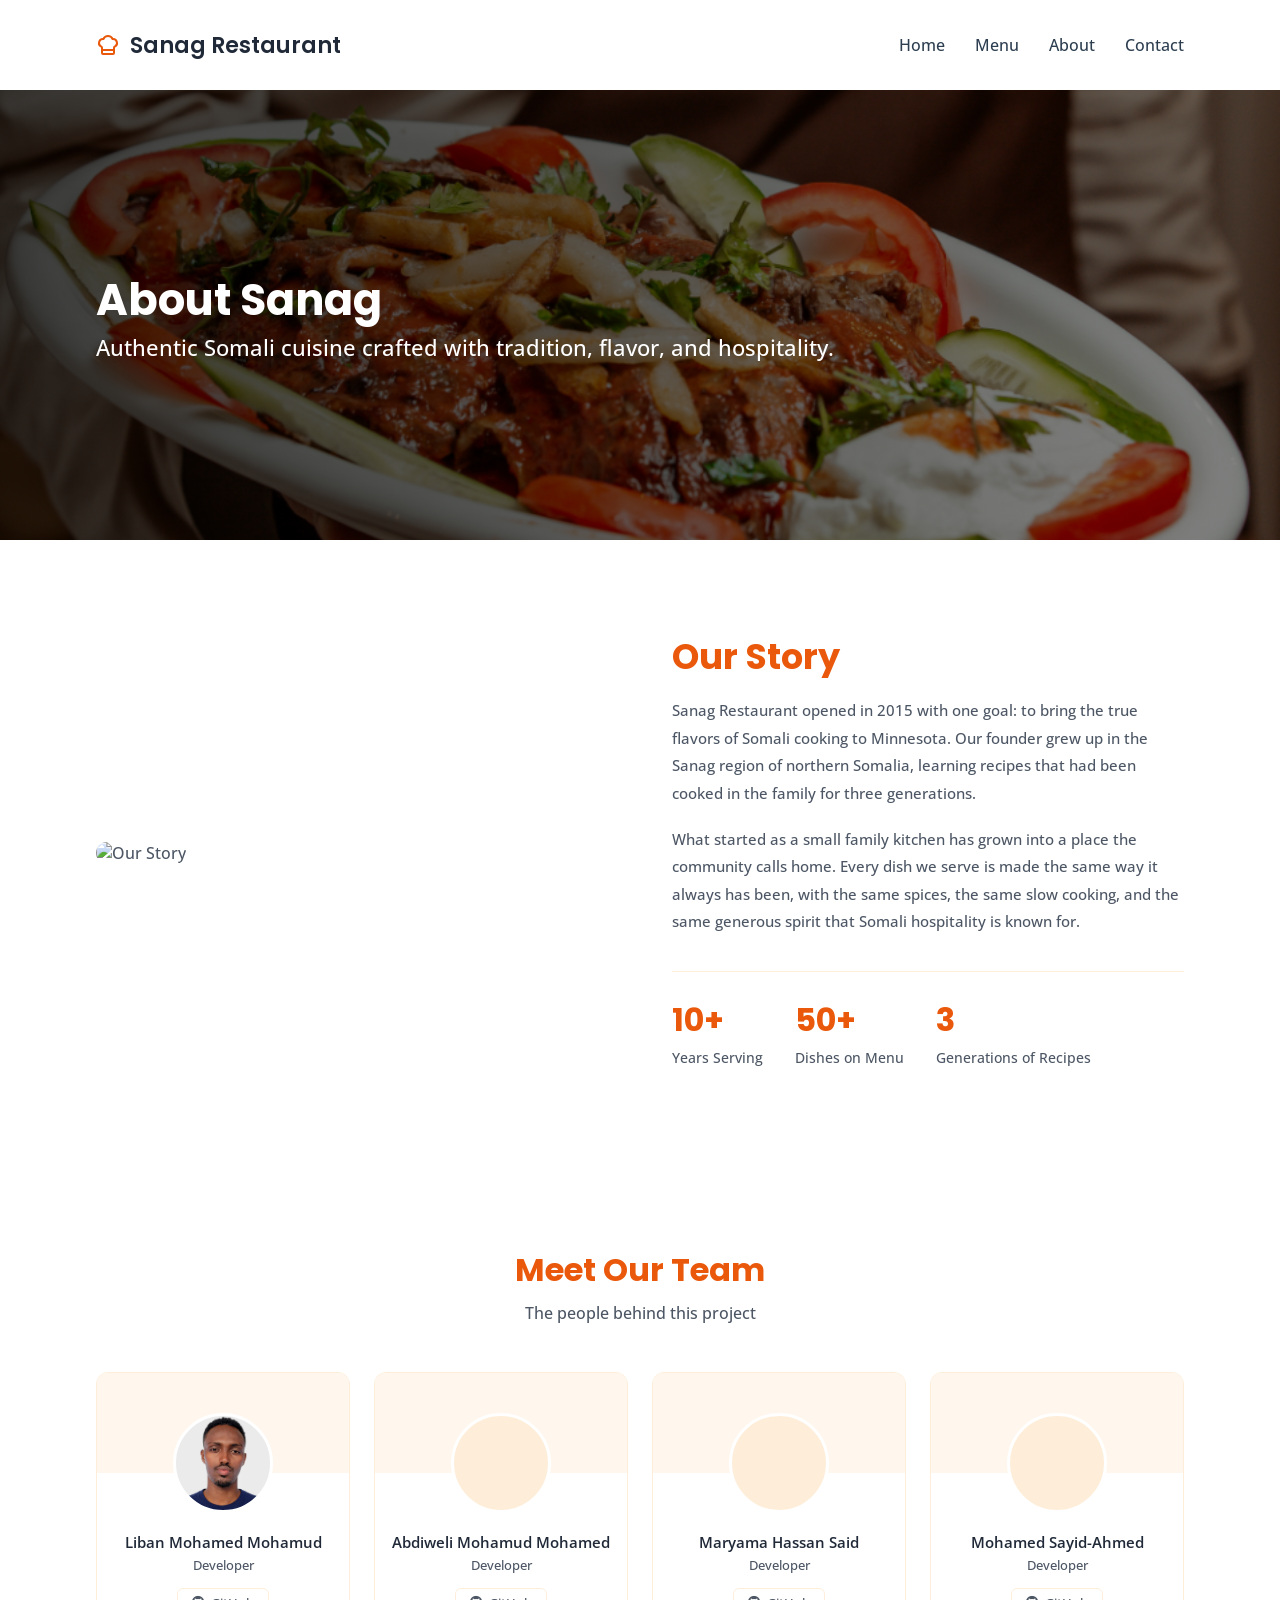
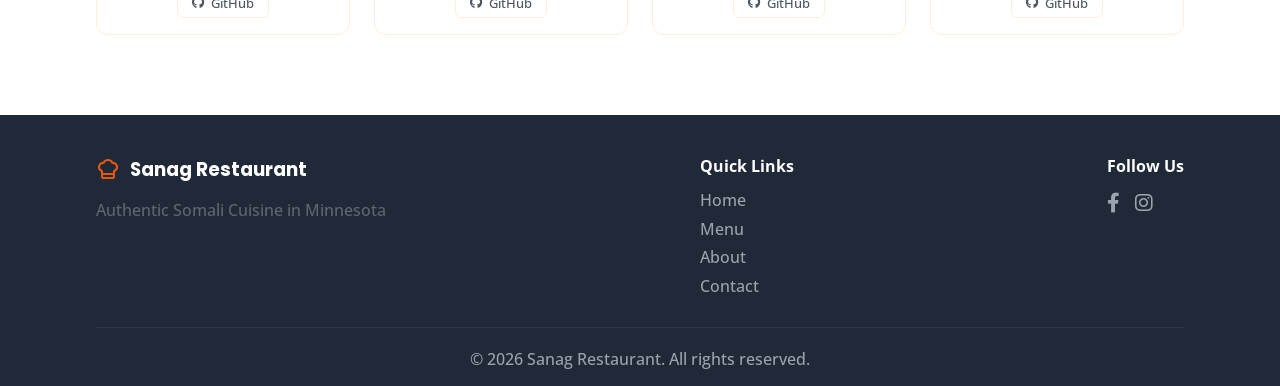
==== about.html @ adc5851d "add about us page" ====
<!doctype html>
<html lang="en">
  <head>
    <meta charset="UTF-8" />
    <meta name="viewport" content="width=device-width, initial-scale=1.0" />
    <title>About Us | Sanag Restaurant</title>
    <link
      href="https://fonts.googleapis.com/css2?family=Poppins:wght@300;400;500;600;700&family=Open+Sans:wght@300;400;500;600&display=swap"
      rel="stylesheet"
    />
    <link
      rel="stylesheet"
      href="https://cdnjs.cloudflare.com/ajax/libs/font-awesome/6.0.0/css/all.min.css"
    />
    <link rel="stylesheet" href="/css/style.css" />
    <script src="https://cdn.jsdelivr.net/npm/axios/dist/axios.min.js"></script>
  </head>
  <body>
    <header id="header">
      <!-- nav -->
      <div class="container">
        <div class="header-nav">
          <div class="logo-area">
            <svg
              xmlns="http://www.w3.org/2000/svg"
              width="24"
              height="24"
              viewBox="0 0 24 24"
              fill="none"
              stroke="currentColor"
              stroke-width="2"
              stroke-linecap="round"
              stroke-linejoin="round"
              class="lucide lucide-chef-hat-icon lucide-chef-hat"
            >
              <path
                d="M17 21a1 1 0 0 0 1-1v-5.35c0-.457.316-.844.727-1.041a4 4 0 0 0-2.134-7.589 5 5 0 0 0-9.186 0 4 4 0 0 0-2.134 7.588c.411.198.727.585.727 1.041V20a1 1 0 0 0 1 1Z"
              />
              <path d="M6 17h12" />
            </svg>
            <h1 class="logo-text">Sanag Restaurant</h1>
          </div>
          <div class="menu-bars">
            <svg
              xmlns="http://www.w3.org/2000/svg"
              width="24"
              height="24"
              viewBox="0 0 24 24"
              fill="none"
              stroke="currentColor"
              stroke-width="2"
              stroke-linecap="round"
              stroke-linejoin="round"
              class="lucide lucide-menu-icon lucide-menu"
              id="menu-bar"
            >
              <path d="M4 5h16" />
              <path d="M4 12h16" />
              <path d="M4 19h16" />
            </svg>
          </div>
          <nav id="nav">
            <ul class="nav-links">
              <li><a class="nav-link" href="index.html">Home</a></li>
              <li><a class="nav-link" href="#menu">Menu</a></li>
              <li><a class="nav-link" href="about.html">About</a></li>
              <li><a class="nav-link" href="contact.html">Contact</a></li>
            </ul>
            <div class="close" id="close">
              <svg
                xmlns="http://www.w3.org/2000/svg"
                width="24"
                height="24"
                viewBox="0 0 24 24"
                fill="none"
                stroke="currentColor"
                stroke-width="2"
                stroke-linecap="round"
                stroke-linejoin="round"
                class="lucide lucide-x-icon lucide-x"
              >
                <path d="M18 6 6 18" />
                <path d="m6 6 12 12" />
              </svg>
            </div>
          </nav>
        </div>
      </div>
    </header>
    <main>
      <section class="about-hero">
        <div class="container">
          <div class="hero-content">
            <h1>About Sanag</h1>
            <p>
              Authentic Somali cuisine crafted with tradition, flavor, and
              hospitality.
            </p>
          </div>
        </div>
      </section>

      <!-- About: Our Story -->
      <section class="about-story">
        <div class="container">
          <div class="about-story-grid">
            <div class="about-story-image">
              <img
                src="https://i.pinimg.com/1200x/0d/d9/6c/0dd96c7abf3e170ebc9688336c55ddf2.jpg"
                alt="Our Story"
              />
            </div>

            <div class="about-story-content">
              <h1>Our Story</h1>
              <p>
                Sanag Restaurant opened in 2015 with one goal: to bring the true
                flavors of Somali cooking to Minnesota. Our founder grew up in
                the Sanag region of northern Somalia, learning recipes that had
                been cooked in the family for three generations.
              </p>
              <p>
                What started as a small family kitchen has grown into a place
                the community calls home. Every dish we serve is made the same
                way it always has been, with the same spices, the same slow
                cooking, and the same generous spirit that Somali hospitality is
                known for.
              </p>
              <div class="about-stats">
                <div class="stat">
                  <h3>10+</h3>
                  <p>Years Serving</p>
                </div>
                <div class="stat">
                  <h3>50+</h3>
                  <p>Dishes on Menu</p>
                </div>
                <div class="stat">
                  <h3>3</h3>
                  <p>Generations of Recipes</p>
                </div>
              </div>
            </div>
          </div>
        </div>
      </section>

      <!-- Meet the Team -->
      <section class="team">
        <div class="container">
          <div class="team-box">
            <h1>Meet Our Team</h1>
            <p>The people behind this project</p>
            <div class="team-grid">
              <!-- Team card-1 -->
              <div class="team-card">
                <div class="team-cover liban-cover">
                  <div class="team-profile liban-profile"></div>
                </div>
                <div class="team-info">
                  <h4 class="name">Liban Mohamed Mohamud</h4>
                  <p>Developer</p>
                  <a href="https://github.com/libanyousof" target="_blank">
                    <i class="fab fa-github"></i> GitHub
                  </a>
                </div>
              </div>
              <!-- Team card-2 -->
              <div class="team-card">
                <div class="team-cover abdiweli-cover">
                  <div class="team-profile abdiweli-profile"></div>
                </div>
                <div class="team-info">
                  <h4 class="name">Abdiweli Mohamud Mohamed</h4>
                  <p>Developer</p>
                  <a href="https://github.com/Abdiwelijobless" target="_blank">
                    <i class="fab fa-github"></i> GitHub
                  </a>
                </div>
              </div>
              <!-- Team card-3 -->
              <div class="team-card">
                <div class="team-cover maryama-cover">
                  <div class="team-profile maryama-profile"></div>
                </div>
                <div class="team-info">
                  <h4 class="name">Maryama Hassan Said</h4>
                  <p>Developer</p>
                  <a
                    href="https://github.com/maryamahassan6020-ship-it"
                    target="_blank"
                  >
                    <i class="fab fa-github"></i> GitHub
                  </a>
                </div>
              </div>
              <!-- Team card-4 -->
              <div class="team-card">
                <div class="team-cover moha-cover">
                  <div class="team-profile moha-profile"></div>
                </div>
                <div class="team-info">
                  <h4 class="name">Mohamed Sayid-Ahmed</h4>
                  <p>Developer</p>
                  <a href="https://github.com/Moha-deek" target="_blank">
                    <i class="fab fa-github"></i> GitHub
                  </a>
                </div>
              </div>
            </div>
          </div>
        </div>
      </section>
    </main>
    <footer class="main-footer">
      <div class="container">
        <div class="footer-container">
          <div class="footer-col">
            <div class="footer-logo">
              <svg
                xmlns="http://www.w3.org/2000/svg"
                width="24"
                height="24"
                viewBox="0 0 24 24"
                fill="none"
                stroke="currentColor"
                stroke-width="2"
                stroke-linecap="round"
                stroke-linejoin="round"
                class="lucide lucide-chef-hat-icon lucide-chef-hat"
              >
                <path
                  d="M17 21a1 1 0 0 0 1-1v-5.35c0-.457.316-.844.727-1.041a4 4 0 0 0-2.134-7.589 5 5 0 0 0-9.186 0 4 4 0 0 0-2.134 7.588c.411.198.727.585.727 1.041V20a1 1 0 0 0 1 1Z"
                />
                <path d="M6 17h12" />
              </svg>
              <h3>Sanag Restaurant</h3>
            </div>
            <p>Authentic Somali Cuisine in Minnesota</p>
          </div>

          <div class="footer-col">
            <h4>Quick Links</h4>
            <ul>
              <li><a href="index.html">Home</a></li>
              <li><a href="#menu">Menu</a></li>
              <li><a href="about.html">About</a></li>
              <li><a href="#">Contact</a></li>
            </ul>
          </div>

          <div class="footer-col">
            <h4>Follow Us</h4>
            <div class="social-icons">
              <a href="#"><i class="fa-brands fa-facebook-f"></i></a>
              <a href="#"><i class="fab fa-instagram"></i></a>
            </div>
          </div>
        </div>

        <div class="footer-bottom">
          <p>&copy; 2026 Sanag Restaurant. All rights reserved.</p>
        </div>
      </div>
    </footer>
    <script src="/js/main.js"></script>
  </body>
</html>
---- css/style.css ----
* {
  padding: 0%;
  margin: 0%;
  box-sizing: border-box;
}
:root {
  --primary: #ea580b;
  --dark: #202938;

  --text-main: #020202;
  --text-muted: #4c5664;

  --bg: #ffffff;
  --bg-soft: #fff7ee;

  --border: #feeed9;
}

body {
  font-family: "Open Sans", sans-serif;
  color: var(--text-muted);
  font-size: 16px;
  font-weight: 500;
}

h1,
h2,
h3 {
  font-family: "Poppins", sans-serif;
}
/* Add each section to this div with .container class to balance page margin */
.container {
  width: 85%;
  margin: auto;
}
/*  */
.section-header-title {
  color: var(--primary);
}

/* nav */
header {
  background-color: var(--bg);
  width: 100%;
  height: 10vh;
  display: flex;
  align-items: center;
}
.logo-area {
  display: flex;
  align-items: center;
  gap: 10px;
  cursor: pointer;
}
.logo-area h1 {
  color: var(--dark);
}
.logo-area svg {
  font-size: 24px;
  font-weight: 600;
  color: var(--primary);
}
.logo-text {
  font-size: 22px;
  font-weight: 600;
  color: var(--primary);
}
.header-nav {
  display: flex;
  justify-content: space-between;
  align-items: center;
}
.nav-links {
  display: flex;
  list-style: none;
  margin: 0;
  padding: 0;
  gap: 30px;
}
.nav-links a {
  text-decoration: none;
  color: #2c3e50;
  font-weight: 500;
  transition: 0.3s;
}
.nav-links a:hover {
  color: #e67e22;
}

.menu-bars,
.close {
  display: none;
  font-size: 1.2rem;
}
.hero {
  width: 100%;
  height: 85vh;
  background:
    linear-gradient(to right, rgba(0, 0, 0, 0.753), rgba(0, 0, 0, 0.474)),
    url("/images/home-hero-cover.png");
  background-size: cover;
  background-position: top bottom;
  background-repeat: no-repeat;
  display: flex;
  align-items: center;
  justify-content: flex-start;
  color: white;
}
.hero-content h1 {
  font-size: 2.7rem;
}
.hero-content p {
  font-size: 1.4rem;
}
.btn {
  padding: 8px 20px;
  background-color: var(--primary);
  color: white;
  text-decoration: none;
  border-radius: 5px;
  display: inline-block;
  margin-top: 20px;
  transition: all 0.3s ease;
}
.btn:hover {
  opacity: 0.9;
  transform: translateY(-1px);
}
/*  */
.section-header-title {
  color: var(--primary);
}

/* ###################################### */
/* Our Culinary section */
.culinary-sec {
  width: 100%;
  height: auto;
  padding: 5% 0%;
}
.culinary-box {
  display: flex;
  flex-direction: column;
  gap: 3rem;
}
.section-header {
  text-align: center;
}
.section-header-desc {
  margin-top: 5px;
}
.culinary-cards {
  display: grid;
  grid-template-columns: repeat(3, 1fr);
  gap: 1.5rem;
}
.culinary-card {
  border-radius: 12px;
  box-shadow: 0 4px 12px rgba(0, 0, 0, 0.08);
}
.culinary-card-cover {
  height: 300px;
  /* background-color: #020202; */
  background-position: center;
  background-size: cover;
  background-repeat: no-repeat;
  border-radius: 12px 12px 0px 0px;
}
.culinary-card-content {
  padding: 20px;
}
.culinary-card-content-title {
  color: var(--text-main);
  /* font-size: medium; */
  margin-bottom: 5px;
  text-transform: capitalize;
}

.cv1 {
  background-image: url("https://foodish-api.com/images/dosa/dosa1.jpg");
}
.cv2 {
  background-image: url("https://foodish-api.com/images/dosa/dosa70.jpg");
}
.cv3 {
  background-image: url("https://foodish-api.com/images/dosa/dosa16.jpg");
}

.cv4 {
  background-image: url("https://foodish-api.com/images/dosa/dosa27.jpg");
}
.cv5 {
  background-image: url("https://foodish-api.com/images/dosa/dosa32.jpg");
}
.cv6 {
  background-image: url("https://foodish-api.com/images/dosa/dosa10.jpg");
}

/* ############################################################## */

/* Our Menu */
.menu-section {
  width: 100%;
  text-align: center;
  padding-top: 3%;
  padding-bottom: 10%;
}

.menu-section h2 {
  color: var(--primary);
  font-size: 32px;
  margin-bottom: 5px;
}

.subtitle {
  color: var(--text-muted);
  margin-bottom: 40px;
}

.menu-container {
  display: grid;
  grid-template-columns: repeat(3, 1fr);
  gap: 1.5rem;
}

.menu-card {
  background: var(--bg);
  padding: 20px;
  border-radius: 10px;
  box-shadow: 0 4px 10px rgba(0, 0, 0, 0.1);
  border: 1.3px solid var(--border);
  text-align: left;
}

.menu-card h3 {
  color: var(--primary);
  margin-bottom: 15px;
}

.menu-card ul {
  list-style: none;
  padding: 0;
}

.menu-card li {
  margin-bottom: 15px;
  border-bottom: 1px solid var(--border);
  padding-bottom: 10px;
}
.menu-card li:last-child {
  border: none;
}
.item-name {
  font-weight: bold;
  color: var(--text-main);
}

.item-price {
  float: right;
  color: var(--primary);
  font-weight: 600;
}

.item-desc {
  font-size: 14px;
  color: var(--text-muted);
  margin-top: 5px;
}

/* ############################################################## */
.story {
  width: 100%;
  background: var(--bg);
  padding: 5% 0%;
}

.story-container {
  display: grid;
  grid-template-columns: repeat(2, 1fr);
  gap: 1.5rem;
  align-items: center;
}

.story-image img {
  height: 360px;
  object-fit: cover;
  border-radius: 12px;
}

.story-text {
  width: fit-content;
  height: fit-content;
  background: #ffffff;
  padding: 30px;
  border-radius: 12px;
  max-width: 520px;
  box-shadow: 0 4px 12px rgba(0, 0, 0, 0.08);
}

.story-text h2 {
  color: var(--primary);
  margin-bottom: 15px;
  font-size: 28px;
}

.story-text p {
  color: var(--text-muted);
  font-size: 0.84rem;
  line-height: 1.6;
}

.visit {
  width: 100%;
  background: var(--bg-soft);
  text-align: center;
  padding: 5% 0%;
}

.visit h2 {
  color: #ea580b;
  font-size: 28px;
  margin-bottom: 10px;
}

.visit p {
  color: #4c5664;
  margin-bottom: 60px;
}

.visit-container {
  display: grid;
  grid-template-columns: repeat(3, 1fr);
  gap: 1.5rem;
}

.visit-card {
  background: white;
  padding: 30px;
  border-radius: 12px;
  text-align: left;
  box-shadow: 0 4px 10px rgba(0, 0, 0, 0.08);
  border: 2px solid var(--border);
}

.visit-card h3 {
  margin-bottom: 10px;
  font-size: 18px;
  display: flex;
  align-items: center;
  gap: 0.5rem;
  color: var(--text-main);
}
.visit-card h3 svg {
  color: var(--primary);
}
.visit-card p {
  margin: 5px 0;
  color: #4c5664;
}
/* ############################################################## */

/* footer */

footer {
  width: 100%;
  background-color: var(--dark);
  color: white;
  padding: 1rem 0rem;
}

.footer-container {
  display: flex;
  justify-content: space-between;
  gap: 20px;
  padding-top: 1.5rem;
}

.footer-logo {
  display: flex;
  align-items: center;
  gap: 10px;
  margin-bottom: 15px;
}

.footer-logo svg {
  color: var(--primary);
  font-size: 24px;
}
.footer-col ul {
  display: flex;
  flex-direction: column;
  gap: 0.4rem;
  list-style: none;
  margin-top: 0.8rem;
}
.footer-col ul li a {
  color: #9ca3af;
  text-decoration: none;
}
.footer-col ul li a:hover {
  color: var(--primary);
}
.footer-col p {
  color: #9ca3af;
  opacity: 0.5;
}
.social-icons {
  display: flex;
  gap: 15px;
  margin-top: 0.8rem;
}
.social-icons a {
  color: #9ca3af;
  font-size: 20px;
  transition: 0.3s;
}

.social-icons a:hover {
  color: var(--primary);
}

.footer-bottom {
  text-align: center;
  margin-top: 30px;
  border-top: 1px solid #2d3748;
  padding-top: 20px;
  color: #9ca3af;
}

/* 
==================================================
About Page
==================================================
*/
.about-hero {
  width: 100%;
  height: 50vh;
  background:
    linear-gradient(to right, rgba(0, 0, 0, 0.753), rgba(0, 0, 0, 0.474)),
    url("/images/about-hero-cover.jpg");
  background-size: cover;
  background-position: center center;
  background-repeat: no-repeat;
  display: flex;
  align-items: center;
  justify-content: flex-start;
  color: white;
}

/* About Story */
.about-story {
  padding: 6rem 0;
  background: var(--bg);
}

.about-story-grid {
  display: grid;
  grid-template-columns: 1fr 1fr;
  gap: 4rem;
  align-items: center;
}

.about-story-image img {
  width: 100%;
  height: 480px;
  object-fit: cover;
  border-radius: 16px;
}

.about-story-content {
  display: flex;
  flex-direction: column;
  gap: 1.2rem;
}

.about-story-content h1 {
  font-size: 2.2rem;
  color: var(--primary);
  line-height: 1.2;
}

.about-story-content p {
  color: var(--text-muted);
  line-height: 1.8;
  font-size: 0.95rem;
}

.about-stats {
  display: flex;
  gap: 2rem;
  margin-top: 1rem;
  padding-top: 1.5rem;
  border-top: 1px solid var(--border);
}

.stat h3 {
  font-size: 2rem;
  color: var(--primary);
  font-weight: 700;
}

.stat p {
  font-size: 0.85rem;
  color: var(--text-muted);
  margin-top: 2px;
}

/* Team */
.team {
  padding: 5rem 0;
  background: var(--bg);
}

.team-box {
  display: flex;
  flex-direction: column;
  align-items: center;
  gap: 0.5rem;
}

.team-box h1 {
  font-size: 2rem;
  color: var(--primary);
}

.team-box > p {
  color: var(--text-muted);
  margin-bottom: 2rem;
}

.team-grid {
  display: grid;
  grid-template-columns: repeat(4, 1fr);
  gap: 1.5rem;
  width: 100%;
  margin-top: 0.5rem;
}

.team-card {
  height: auto;
  border: 1px solid var(--border);
  border-radius: 12px;
  overflow: hidden;
  text-align: center;
}

.team-cover {
  height: 100px;
  background: var(--bg-soft);
  background-size: cover;
  background-position: center;
  background-repeat: no-repeat;
  padding: 2rem 0 1rem;
  display: flex;
  justify-content: center;
  position: relative;
}
.liban-cover {
  background-image: url("https://t3.ftcdn.net/jpg/13/50/72/10/240_F_1350721044_F0LOcb4TeeVNIQbxWKTTRJmTAgRvRSK8.jpg");
}
.abdiweli-cover {
  background-image: url("https://encrypted-tbn0.gstatic.com/images?q=tbn:ANd9GcQYimrauT6Z914b1cC_W9csXrV1ETelMiynDuossAGMepcFXJ6cTn1auMY&s");
}
.maryama-cover {
  background-image: url("https://i.pinimg.com/736x/fb/26/c7/fb26c7cfac77d8a4d018b397bb7f6c99.jpg");
}
.moha-cover {
  background-image: url("https://images.rawpixel.com/image_800/cHJpdmF0ZS9sci9pbWFnZXMvd2Vic2l0ZS8yMDI0LTAzL3Jhd3BpeGVsb2ZmaWNlMjFfYV9taW5pbWFsX2FuZF9sZXNzX2RldGFpbF9pbGx1c3RyYXRpb25fb2Zfd29ya19jNGQzYzQyYi05ODRiLTRhZjYtOTM1ZS1lNDczZDJjN2Y0NjAuanBn.jpg");
}
.team-profile {
  width: 100px;
  height: 100px;
  border-radius: 50%;
  background: var(--border);
  background-size: cover;
  background-position: center 30%;
  position: absolute;
  bottom: -40px;
  left: 50%;
  transform: translateX(-50%);
  border: 3px solid white;
}
.liban-profile {
  background-image: url("/images/liban.jpeg");
}
.abdiweli-profile {
  background-image: url("https://avatars.githubusercontent.com/u/80151905?v=4");
}
.maryama-profile {
  background-image: url("https://plus.gabischool.com/assets/uploads/students/698393929f956.jpeg");
}
.moha-profile {
  background-image: url("https://plus.gabischool.com/assets/uploads/students/697e687913dc4.jpeg");
}
.team-info {
  padding: 1rem;
  display: flex;
  flex-direction: column;
  align-items: center;
  gap: 4px;
  margin-top: 17%;
}

.team-info .name {
  font-size: 15px;
  color: var(--dark);
  font-weight: 600;
}

.team-info p {
  font-size: 13px;
  color: var(--text-muted);
}

.team-info a {
  display: inline-flex;
  align-items: center;
  gap: 6px;
  margin-top: 0.6rem;
  font-size: 13px;
  color: var(--text-muted);
  text-decoration: none;
  border: 1px solid var(--border);
  border-radius: 6px;
  padding: 5px 14px;
  transition: 0.3s;
}

.team-info a:hover {
  color: var(--primary);
  border-color: var(--primary);
}

/* Responsive */
/* Responsive */

/* Tablet */
@media only screen and (min-width: 768px) and (max-width: 1023px) {
  /* header */
  header {
    height: 7vh;
  }

  /* hero */
  .hero {
    height: 40vh;
  }
  .culinary-cards {
    grid-template-columns: repeat(2, 1fr);
  }

  /* story */
  .story-container {
    display: grid;
    grid-template-columns: 2fr;
  }
  .story-image img {
    width: 100%;
    height: auto;
  }
  .story-text {
    width: 100%;
    max-width: 100%;
  }

  /* About page */
  .team-grid {
    grid-template-columns: repeat(2, 1fr);
  }
}
/* Smartphones */
@media only screen and (max-width: 767px) {
  /* header */
  .container {
    width: 85%;
  }
  body {
    position: relative;
  }
  @keyframes slideIn {
    from {
      transform: translateX(100%);
    }
    to {
      transform: translateX(0);
    }
  }
  nav {
    display: none;
    position: fixed;
    width: 80%;
    height: 100vh;
    background-color: var(--dark);
    top: 0%;
    right: 0%;
    box-shadow: horizontal vertical blur color;
    box-shadow: -10px 0 20px rgba(0, 0, 0, 0.2);
    animation: slideIn 0.3s ease;
  }
  .nav-links {
    display: flex;
    flex-direction: column;
    gap: 0;
    padding: 2rem 0rem;
    position: absolute;
    top: 8%;
    width: 100%;
  }
  .nav-links li {
    display: flex;
    align-items: center;
    border-bottom: 1px solid #2d3748;
    padding: 1.5rem 2rem;
    margin: 0%;
  }
  .nav-links li:last-child {
    border-bottom: none;
  }
  .nav-links li a {
    color: #fff;
    font-size: 1.5rem;
    margin: 0%;
    padding: 0%;
  }
  .menu-bars {
    display: block;
  }
  .close {
    display: block;
    position: absolute;
    top: 6%;
    right: 6%;
    color: #fff;
  }
  .close svg {
    width: 32px;
    height: 32px;
  }
  /* hero */
  .hero {
    height: 60vh;
  }
  .hero-content h1 {
    font-size: 2.4rem;
  }

  /* Culinary */
  .culinary-sec {
    padding-top: 4rem;
  }
  .culinary-cards {
    grid-template-columns: 1fr;
  }

  /* menu */
  .menu-section {
    padding: 4rem 0rem;
  }
  .menu-container {
    display: grid;
    grid-template-columns: 1fr;
  }

  /* story */
  .story {
    padding-bottom: 4rem;
  }
  .story-container {
    display: grid;
    grid-template-columns: 1fr;
  }
  .story-image img {
    width: 100%;
    height: auto;
  }

  /* visit us */
  .visit {
    padding-top: 2rem;
    padding-bottom: 4rem;
  }
  .visit-container {
    display: grid;
    grid-template-columns: 1fr;
  }

  /* footer */
  .footer-container {
    display: grid;
    grid-template-columns: 1fr;
  }
  .footer-bottom p {
    font-size: 0.9rem;
  }

  /* 
  ===============================
  About Us Page
  ===============================
  */
  .about-story-grid {
    grid-template-columns: 1fr;
    gap: 2rem;
  }

  .about-story-image img {
    height: 280px;
  }

  .about-story-content h1 {
    font-size: 1.7rem;
  }

  .about-stats {
    gap: 1.2rem;
  }

  .team-grid {
    grid-template-columns: 1fr;
  }
}
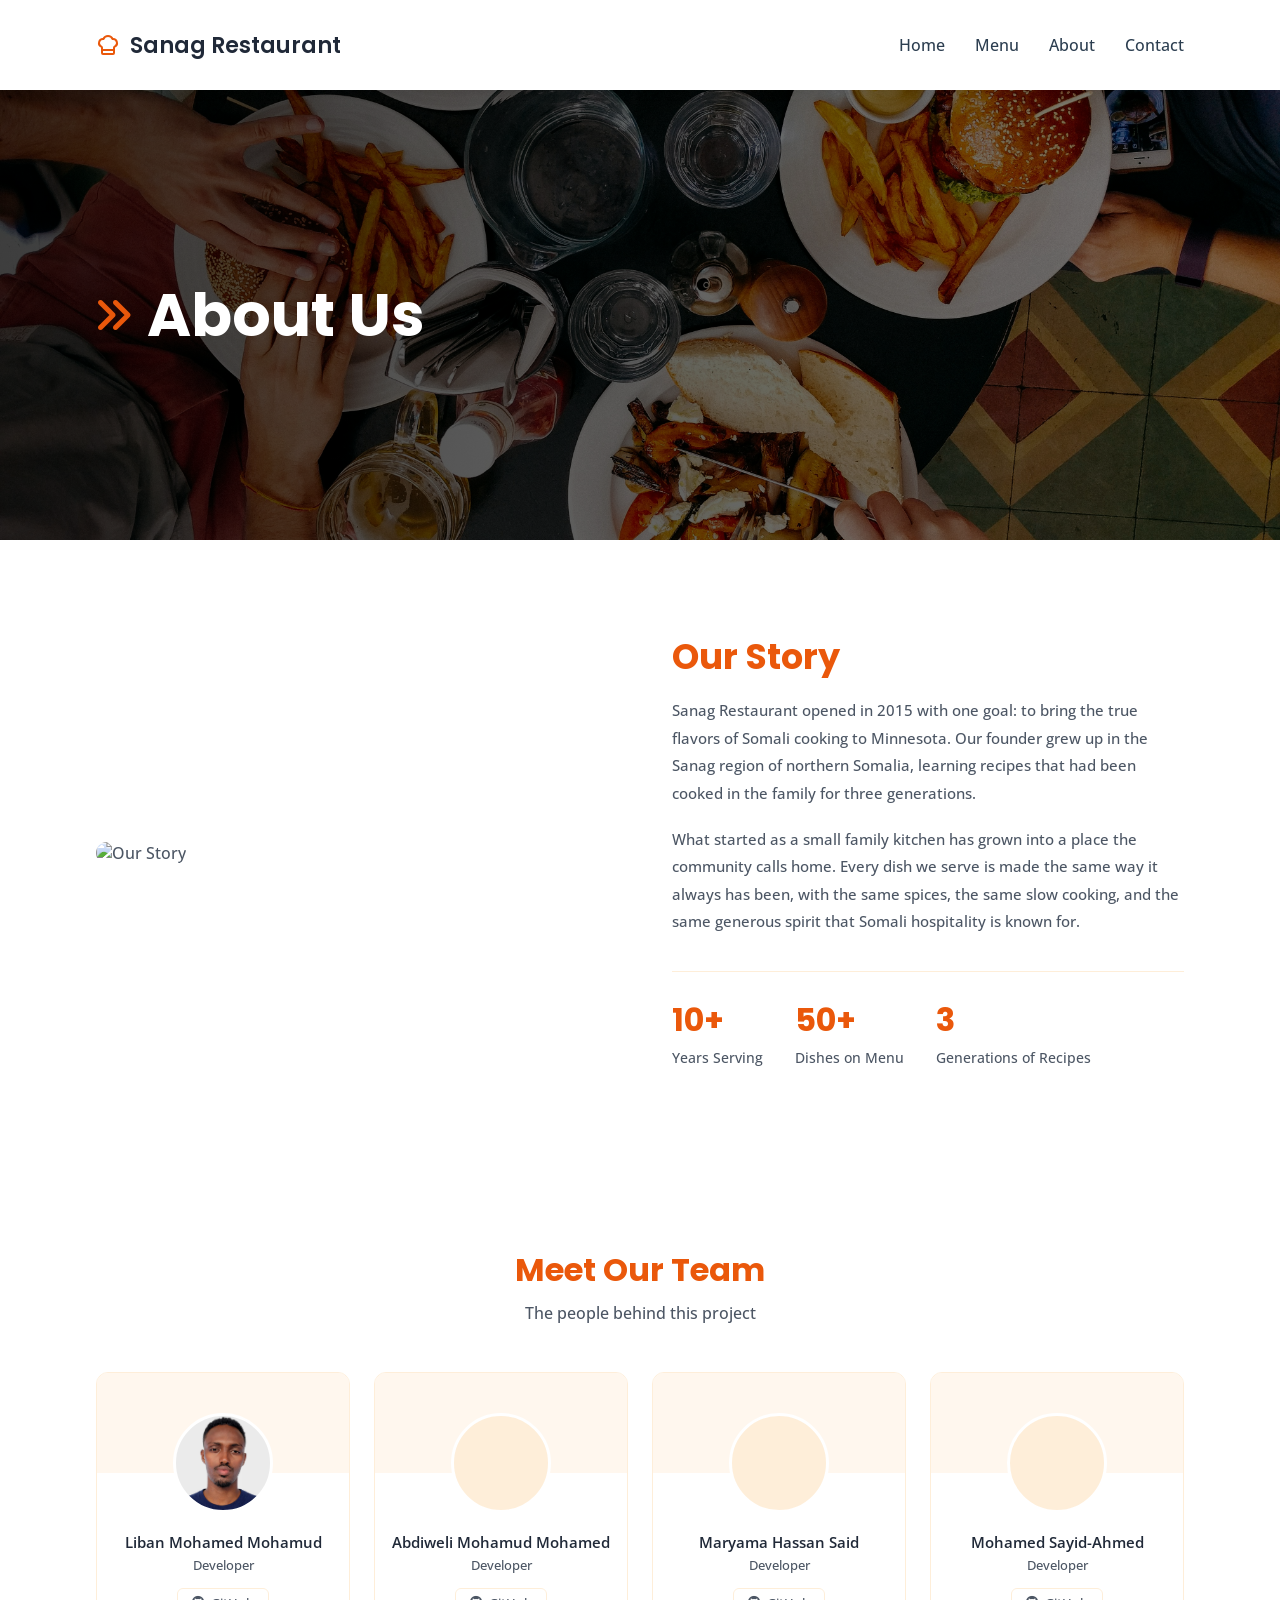
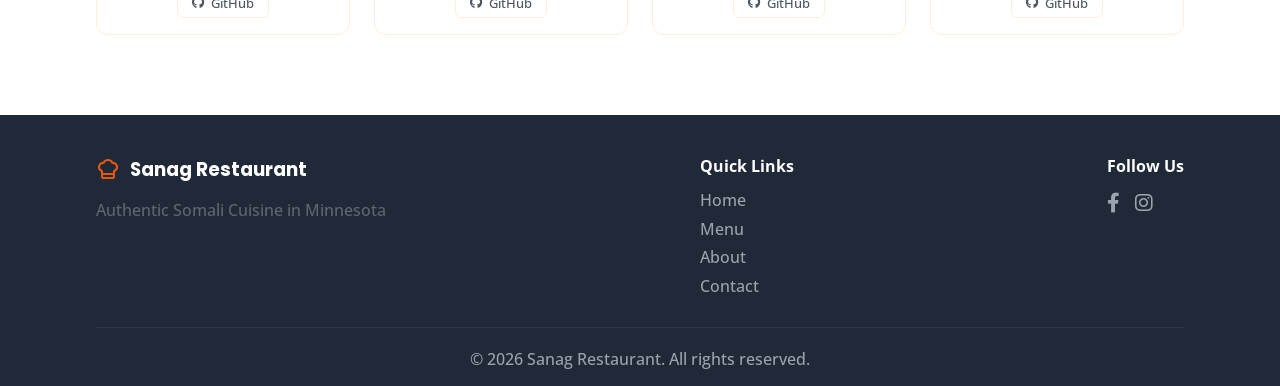
==== commit 2d996f00: "added contact page" ====
--- a/about.html
+++ b/about.html
@@ -88,14 +88,11 @@
       </div>
     </header>
     <main>
-      <section class="about-hero">
+      <section class="contact-hero" id="about-hero">
         <div class="container">
-          <div class="hero-content">
-            <h1>About Sanag</h1>
-            <p>
-              Authentic Somali cuisine crafted with tradition, flavor, and
-              hospitality.
-            </p>
+          <div class="contact-container">
+            <i class="fa-solid fa-angles-right"></i>
+            <h1>About Us</h1>
           </div>
         </div>
       </section>
--- a/css/style.css
+++ b/css/style.css
@@ -28,23 +28,27 @@
 h3 {
   font-family: "Poppins", sans-serif;
 }
-/* Add each section to this div with .container class to balance page margin */
+
 .container {
   width: 85%;
   margin: auto;
 }
-/*  */
+
 .section-header-title {
   color: var(--primary);
 }
 
-/* nav */
+/* Header */
 header {
   background-color: var(--bg);
   width: 100%;
   height: 10vh;
   display: flex;
   align-items: center;
+  position: sticky;
+  top: 0;
+  z-index: 100;
+  box-shadow: 0 2px 10px rgba(0, 0, 0, 0.08);
 }
 .logo-area {
   display: flex;
@@ -92,6 +96,7 @@
   display: none;
   font-size: 1.2rem;
 }
+/* Home hero */
 .hero {
   width: 100%;
   height: 85vh;
@@ -105,6 +110,11 @@
   align-items: center;
   justify-content: flex-start;
   color: white;
+}
+.hero .hero-content {
+  display: flex;
+  flex-direction: column;
+  align-items: flex-start;
 }
 .hero-content h1 {
   font-size: 2.7rem;
@@ -131,7 +141,6 @@
   color: var(--primary);
 }
 
-/* ###################################### */
 /* Our Culinary section */
 .culinary-sec {
   width: 100%;
@@ -160,7 +169,6 @@
 }
 .culinary-card-cover {
   height: 300px;
-  /* background-color: #020202; */
   background-position: center;
   background-size: cover;
   background-repeat: no-repeat;
@@ -171,32 +179,9 @@
 }
 .culinary-card-content-title {
   color: var(--text-main);
-  /* font-size: medium; */
   margin-bottom: 5px;
   text-transform: capitalize;
 }
-
-.cv1 {
-  background-image: url("https://foodish-api.com/images/dosa/dosa1.jpg");
-}
-.cv2 {
-  background-image: url("https://foodish-api.com/images/dosa/dosa70.jpg");
-}
-.cv3 {
-  background-image: url("https://foodish-api.com/images/dosa/dosa16.jpg");
-}
-
-.cv4 {
-  background-image: url("https://foodish-api.com/images/dosa/dosa27.jpg");
-}
-.cv5 {
-  background-image: url("https://foodish-api.com/images/dosa/dosa32.jpg");
-}
-.cv6 {
-  background-image: url("https://foodish-api.com/images/dosa/dosa10.jpg");
-}
-
-/* ############################################################## */
 
 /* Our Menu */
 .menu-section {
@@ -267,7 +252,7 @@
   margin-top: 5px;
 }
 
-/* ############################################################## */
+/* story */
 .story {
   width: 100%;
   background: var(--bg);
@@ -309,6 +294,7 @@
   line-height: 1.6;
 }
 
+/* visit */
 .visit {
   width: 100%;
   background: var(--bg-soft);
@@ -357,10 +343,8 @@
   margin: 5px 0;
   color: #4c5664;
 }
-/* ############################################################## */
 
 /* footer */
-
 footer {
   width: 100%;
   background-color: var(--dark);
@@ -427,17 +411,14 @@
   color: #9ca3af;
 }
 
-/* 
-==================================================
-About Page
-==================================================
-*/
-.about-hero {
+/* --- About Page --- */
+
+#about-hero {
   width: 100%;
   height: 50vh;
   background:
     linear-gradient(to right, rgba(0, 0, 0, 0.753), rgba(0, 0, 0, 0.474)),
-    url("/images/about-hero-cover.jpg");
+    url("/images/about-hero.jpg");
   background-size: cover;
   background-position: center center;
   background-repeat: no-repeat;
@@ -445,6 +426,16 @@
   align-items: center;
   justify-content: flex-start;
   color: white;
+}
+.hero-content,
+.contact-container {
+  display: flex;
+  align-items: center;
+  gap: 1rem;
+}
+.hero-content i,
+.contact-container i {
+  color: var(--primary);
 }
 
 /* About Story */
@@ -631,7 +622,222 @@
   border-color: var(--primary);
 }
 
+/* --- Contact Page --- */
+
+.contact-hero {
+  width: 100%;
+  height: 50vh;
+  background:
+    linear-gradient(to right, rgba(0, 0, 0, 0.753), rgba(0, 0, 0, 0.474)),
+    url("/images/contact-hero.jpg");
+  background-size: cover;
+  background-position: center center;
+  background-repeat: no-repeat;
+  display: flex;
+  align-items: center;
+  justify-content: flex-start;
+  color: white;
+}
+
+.contact-container {
+  font-size: 2.5rem;
+  font-weight: 600;
+  color: white;
+}
+
+.contact-sec {
+  width: 100%;
+  padding: 5% 0%;
+  background: var(--bg-soft);
+  padding-bottom: 15%;
+}
+
+.contact {
+  display: grid;
+  grid-template-columns: repeat(2, 1fr);
+  gap: 4rem;
+  align-items: start;
+}
+
+/* contact info */
+.contact-info {
+  background-color: #ffffff74;
+  padding: 2rem;
+  border-radius: 12px;
+}
+.contact-info h2 {
+  color: var(--primary);
+  font-size: 28px;
+  margin-bottom: 6px;
+}
+
+.contact-info .subtitle {
+  margin-bottom: 2rem;
+}
+
+.contact-info .visit-container {
+  display: flex;
+  flex-direction: column;
+  gap: 1rem;
+}
+
+.contact-info .visit-card {
+  display: flex;
+  flex-direction: column;
+  gap: 4px;
+  padding: 20px 24px;
+  border-radius: 12px;
+  border: 1.3px solid var(--border);
+  box-shadow: none;
+  background: transparent;
+}
+
+.contact-info .visit-card h3 {
+  display: flex;
+  align-items: center;
+  gap: 10px;
+  font-size: 16px;
+  color: var(--text-main);
+  margin-bottom: 6px;
+}
+
+.contact-info .visit-card h3 svg {
+  color: var(--primary);
+  flex-shrink: 0;
+}
+
+.contact-info .visit-card p {
+  font-size: 14px;
+  color: var(--text-muted);
+  margin: 0;
+}
+
+/* FContact form */
+form h2 {
+  color: var(--primary);
+  font-size: 28px;
+  margin-bottom: 6px;
+}
+
+form .subtitle {
+  margin-bottom: 2rem;
+}
+
+.form-row {
+  display: grid;
+  grid-template-columns: 1fr 1fr;
+  gap: 1rem;
+}
+
+.field {
+  margin-bottom: 1.2rem;
+}
+
+.field label {
+  display: block;
+  font-size: 13px;
+  color: var(--text-muted);
+  margin-bottom: 7px;
+  font-weight: 600;
+}
+
+.field input,
+.field select,
+.field textarea {
+  width: 100%;
+  padding: 12px 16px;
+  border: 1.3px solid var(--border);
+  border-radius: 8px;
+  font-size: 14px;
+  font-family: "Open Sans", sans-serif;
+  color: var(--text-main);
+  background: var(--bg);
+  outline: none;
+  transition: border-color 0.3s;
+}
+
+.field input:focus,
+.field select:focus,
+.field textarea:focus {
+  border-color: var(--primary);
+}
+
+.field textarea {
+  resize: none;
+  height: 130px;
+}
+
+form button[type="submit"] {
+  display: inline-flex;
+  align-items: center;
+  gap: 8px;
+  padding: 12px 28px;
+  background: var(--primary);
+  color: white;
+  border: none;
+  border-radius: 8px;
+  font-size: 15px;
+  font-weight: 600;
+  font-family: "Open Sans", sans-serif;
+  cursor: pointer;
+  transition: all 0.3s ease;
+}
+
+form button[type="submit"]:hover {
+  opacity: 0.9;
+  transform: translateY(-1px);
+}
+
+/* Success message */
+.success-page {
+  width: 100%;
+  height: 100vh;
+  display: flex;
+  align-items: center;
+  justify-content: center;
+  background: var(--bg-soft);
+}
+
+.success-box {
+  text-align: center;
+  display: flex;
+  flex-direction: column;
+  align-items: center;
+  gap: 1rem;
+}
+
+.success-box svg {
+  color: var(--primary);
+}
+
+.success-box h1 {
+  font-size: 2rem;
+  color: var(--primary);
+}
+
+.success-box p {
+  color: var(--text-muted);
+  font-size: 15px;
+  max-width: 380px;
+  line-height: 1.7;
+}
 /* Responsive */
+
+@media only screen and (min-width: 768px) and (max-width: 1023px) {
+  .contact {
+    grid-template-columns: 1fr;
+  }
+}
+
+@media only screen and (max-width: 767px) {
+  .contact {
+    grid-template-columns: 1fr;
+  }
+  .form-row {
+    grid-template-columns: 1fr;
+  }
+}
+
 /* Responsive */
 
 /* Tablet */
@@ -740,13 +946,21 @@
   .hero {
     height: 60vh;
   }
+  .hero .hero-content {
+    display: flex;
+    flex-direction: column;
+    align-items: flex-start;
+  }
   .hero-content h1 {
-    font-size: 2.4rem;
+    font-size: 2rem;
   }
 
   /* Culinary */
   .culinary-sec {
     padding-top: 4rem;
+  }
+  .culinary-sec h1.section-header-title {
+    font-size: 1.7rem;
   }
   .culinary-cards {
     grid-template-columns: 1fr;
@@ -798,6 +1012,7 @@
   About Us Page
   ===============================
   */
+
   .about-story-grid {
     grid-template-columns: 1fr;
     gap: 2rem;
@@ -818,4 +1033,11 @@
   .team-grid {
     grid-template-columns: 1fr;
   }
-}
+  .contact-hero,
+  #about-hero {
+    height: 30vh;
+  }
+  .contact-container {
+    font-size: 1.5rem;
+  }
+}
